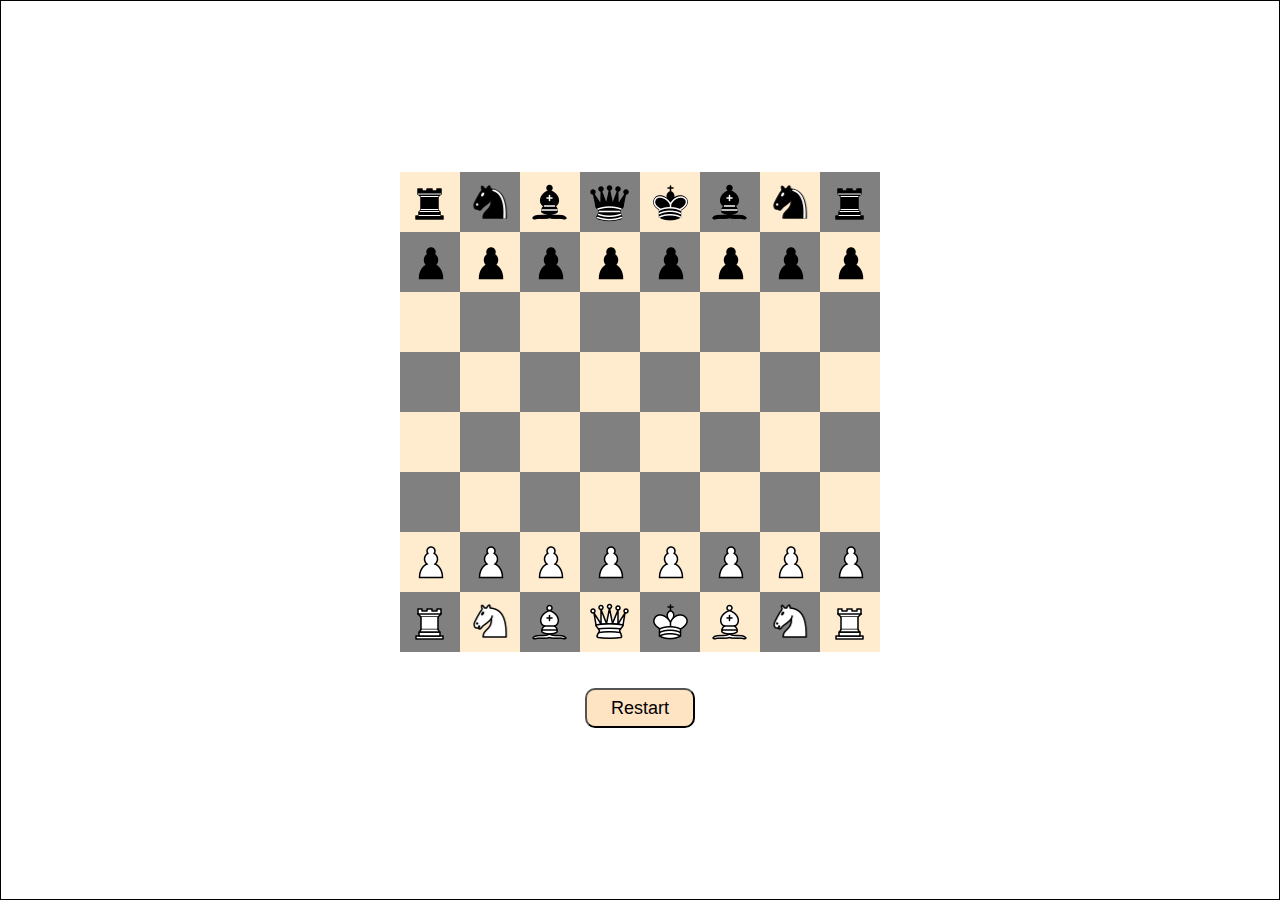
==== index.html @ 2ae6308b "first commit" ====
<!DOCTYPE html>
<html>

<head>
    <title>Chess Board</title>
    <link rel="stylesheet" href="css/style.css">
    <!-- TODO responsive chess boards UI -->
    <!--
<link rel="stylesheet" href="tablet.css" media="screen (min-wclassth: 600px;)">
-->
</head>

<body>
    <div class="chess-table">
        <form id="myForm">
            <input class="reset-button" type="button" onclick="myFunction()" value="Restart">
        </form>
        <br></br>
        <!-- board -->
        <ul class="row-chess" id="row-1">
            <li>
                <div class="box square-black" id="a1">
                    <div class="piece rook-white"></div>
                </div>
            </li>
            <li>
                <div class="box square-white" id="b1">
                    <div class="piece knight-white"></div>
                </div>
            </li>
            <li>
                <div class="box square-black" id="c1">
                    <div class="piece bishop-white"></div>
                </div>
            </li>
            <li>
                <div class="box square-white" id="d1">
                    <div class="piece queen-white"></div>
                </div>
            </li>
            <li>
                <div class="box square-black" id="e1">
                    <div class="piece king-white"></div>
                </div>
            </li>
            <li>
                <div class="box square-white" id="f1">
                    <div class="piece bishop-white"></div>
                </div>
            </li>
            <li>
                <div class="box square-black" id="g1">
                    <div class="piece knight-white"></div>
                </div>
            </li>
            <li>
                <div class="box square-white" id="h1">
                    <div class="piece rook-white"></div>
                </div>
            </li>
        </ul>
        <ul class="row-chess" id="row-2">
            <li>
                <div class="box square-white" id="a2">
                    <div class="piece pawn-white"></div>
                </div>
            </li>
            <li>
                <div class="box square-black" id="b2">
                    <div class="piece pawn-white"></div>
                </div>
            </li>
            <li>
                <div class="box square-white" id="c2">
                    <div class="piece pawn-white"></div>
                </div>
            </li>
            <li>
                <div class="box square-black" id="d2">
                    <div class="piece pawn-white"></div>
                </div>
            </li>
            <li>
                <div class="box square-white" id="e2">
                    <div class="piece pawn-white"></div>
                </div>
            </li>
            <li>
                <div class="box square-black" id="f2">
                    <div class="piece pawn-white"></div>
                </div>
            </li>
            <li>
                <div class="box square-white" id="g2">
                    <div class="piece pawn-white"></div>
                </div>
            </li>
            <li>
                <div class="box square-black" id="h2">
                    <div class="piece pawn-white"></div>
                </div>
            </li>
        </ul>
        <ul class="row-chess" id="row-3">
            <li>
                <div class="box square-black" id="a3"></div>
            </li>
            <li>
                <div class="box square-white" id="b3"></div>
            </li>
            <li>
                <div class="box square-black" id="c3"></div>
            </li>
            <li>
                <div class="box square-white" id="d3"></div>
            </li>
            <li>
                <div class="box square-black" id="e3"></div>
            </li>
            <li>
                <div class="box square-white" id="f3"></div>
            </li>
            <li>
                <div class="box square-black" id="g3"></div>
            </li>
            <li>
                <div class="box square-white" id="h3"></div>
            </li>
        </ul>
        <ul class="row-chess" id="row-4">
            <li>
                <div class="box square-white" id="a4"></div>
            </li>
            <li>
                <div class="box square-black" id="b4"></div>
            </li>
            <li>
                <div class="box square-white" id="c4"></div>
            </li>
            <li>
                <div class="box square-black" id="d4"></div>
            </li>
            <li>
                <div class="box square-white" id="e4"></div>
            </li>
            <li>
                <div class="box square-black" id="f4"></div>
            </li>
            <li>
                <div class="box square-white" id="g4"></div>
            </li>
            <li>
                <div class="box square-black" id="h4"></div>
            </li>
        </ul>
        <ul class="row-chess" id="row-5">
            <li>
                <div class="box square-black" id="a5"></div>
            </li>
            <li>
                <div class="box square-white" id="b5"></div>
            </li>
            <li>
                <div class="box square-black" id="c5"></div>
            </li>
            <li>
                <div class="box square-white" id="d5"></div>
            </li>
            <li>
                <div class="box square-black" id="e5"></div>
            </li>
            <li>
                <div class="box square-white" id="f5"></div>
            </li>
            <li>
                <div class="box square-black" id="g5"></div>
            </li>
            <li>
                <div class="box square-white" id="h5"></div>
            </li>
        </ul>
        <ul class="row-chess" id="row-6">
            <li>
                <div class="box square-white" id="a6"></div>
            </li>
            <li>
                <div class="box square-black" id="b6"></div>
            </li>
            <li>
                <div class="box square-white" id="c6"></div>
            </li>
            <li>
                <div class="box square-black" id="d6"></div>
            </li>
            <li>
                <div class="box square-white" id="e6"></div>
            </li>
            <li>
                <div class="box square-black" id="f6"></div>
            </li>
            <li>
                <div class="box square-white" id="g6"></div>
            </li>
            <li>
                <div class="box square-black" id="h6"></div>
            </li>
        </ul>
        <ul class="row-chess" id="row-7">
            <li>
                <div class="box square-black" id="a7">
                    <div class="piece pawn-black"></div>
                </div>
            </li>
            <li>
                <div class="box square-white" id="b7">
                    <div class="piece pawn-black"></div>
                </div>
            </li>
            <li>
                <div class="box square-black" id="c7">
                    <div class="piece pawn-black"></div>
                </div>
            </li>
            <li>
                <div class="box square-white" id="d7">
                    <div class="piece pawn-black"></div>
                </div>
            </li>
            <li>
                <div class="box square-black" id="e7">
                    <div class="piece pawn-black"></div>
                </div>
            </li>
            <li>
                <div class="box square-white" id="f7">
                    <div class="piece pawn-black"></div>
                </div>
            </li>
            <li>
                <div class="box square-black" id="g7">
                    <div class="piece pawn-black"></div>
                </div>
            </li>
            <li>
                <div class="box square-white" id="h7">
                    <div class="piece pawn-black"></div>
                </div>
            </li>
        </ul>
        <ul class="row-chess" id="row-8">
            <li>
                <div class="box square-white" id="a8">
                    <div class="piece rook-black"></div>
                </div>
            </li>
            <li>
                <div class="box square-black" id="b8">
                    <div class="piece knight-black"></div>
                </div>
            </li>
            <li>
                <div class="box square-white" id="c8">
                    <div class="piece bishop-black"></div>
                </div>
            </li>
            <li>
                <div class="box square-black" id="d8">
                    <div class="piece queen-black"></div>
                </div>
            </li>
            <li>
                <div class="box square-white" id="e8">
                    <div class="piece king-black"></div>
                </div>
            </li>
            <li>
                <div class="box square-black" id="f8">
                    <div class="piece bishop-black"></div>
                </div>
            </li>
            <li>
                <div class="box square-white" id="g8">
                    <div class="piece knight-black"></div>
                </div>
            </li>
            <li>
                <div class="box square-black" id="h8">
                    <div class="piece rook-black"></div>
                </div>
            </li>
        </ul>
        <!-- ... board -->
    </div>
    <script type="text/javascript" src="js/main.js"></script>
</body>

</html>
---- css/style.css ----
* {
    box-sizing: border-box;
    padding: 0;
    margin: 0;
}

html {
    font-size: 62.5%;
}

body {
    font-size: 1.6rem;
}

.chess-table {
    border: black 0.1rem solid;
    display: flex;
    flex-direction: column-reverse;
    align-items: center;
    justify-content: center;
    min-width: 50rem;
    height: 100vh;
}

.reset-button {
    font-family: 'Lucida Sans', 'Lucida Sans Regular', 'Lucida Grande', 'Lucida Sans Unicode', Geneva, Verdana, sans-serif;
    font-size: large;
    width: 11rem;
    height: 4rem;
    border-radius: 1rem;
    background-color: bisque;
}

.box {
    display: flex;
    align-items: center;
    justify-content: center;
    width: 6rem;
    height: 6rem;
    box-sizing: border-box;
    position: relative;
}

.square-white {
    background-color: blanchedalmond;
}

.square-black {
    background-color: grey;
}

.row-chess {
    list-style: none;
}

.row-chess li {
    float: left;
}

.activeSquare {
    display: flex;
    align-items: center;
    justify-content: center;
    border-radius: 0.5rem;
}

.activeSquareOne {
    border: 0.1rem red solid;
}

.activeSquareTwo {
    border: 0.1rem blue solid;
}

.iluminateSquare {
    display: flex;
    background-color: rgb(70, 128, 70) !important;
    border-radius: 3rem;
}

.iluminateSquare2 {
    display: flex;
    align-items: center;
    justify-content: center;
    background-color: rgb(255, 70, 70) !important;
    border-radius: 3rem;
}


/* pieces */

.piece {
    width: 5.2rem;
    height: 5.2rem;
    position: absolute;
}

.pawn-white {
    background: url(../images/pieces.png) 5rem 0.2rem;
}

.pawn-black {
    background: url(../images/pieces.png) 5rem 4.8rem;
}

.knight-white {
    background: url(../images/pieces.png) 8.7em 0.2rem;
}

.knight-black {
    background: url(../images/pieces.png) 8.7em 4.8rem;
}

.bishop-white {
    background: url(../images/pieces.png) 18.3rem 0.4rem;
}

.bishop-black {
    background: url(../images/pieces.png) 18.3rem 4.9rem;
}

.rook-white {
    background: url(../images/pieces.png) 9.3rem 0.4rem;
}

.rook-black {
    background: url(../images/pieces.png) 9.3rem 4.9rem;
}

.queen-white {
    background: url(../images/pieces.png) 22.8rem 0.3rem;
}

.queen-black {
    background: url(../images/pieces.png) 22.8rem 4.9rem;
}

.king-white {
    background: url(../images/pieces.png) 27.4rem 0.3rem;
}

.king-black {
    background: url(../images/pieces.png) 27.4rem 4.9rem;
}
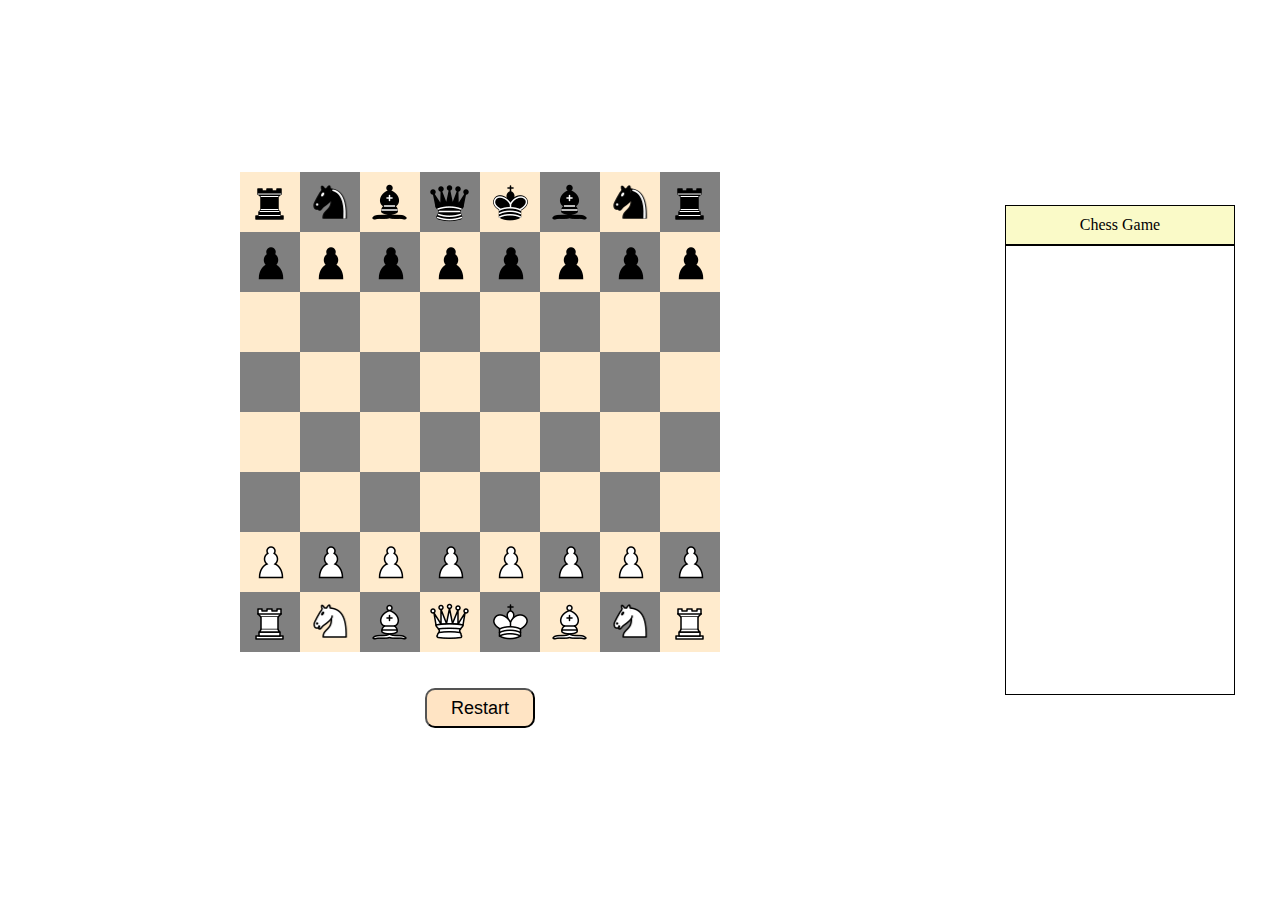
==== commit d771a717: "Chess game movements on screen with algebraic notation" ====
--- a/index.html
+++ b/index.html
@@ -6,292 +6,302 @@
     <link rel="stylesheet" href="css/style.css">
     <!-- TODO responsive chess boards UI -->
     <!--
-<link rel="stylesheet" href="tablet.css" media="screen (min-wclassth: 600px;)">
+<link rel="stylesheet" href="css/tablet.css" media="screen and (min-width: 600px)">
+<link rel="stylesheet" href="css/desktop.css" media="screen and (min-width: 1000px)">
 -->
 </head>
 
 <body>
-    <div class="chess-table">
-        <form id="myForm">
-            <input class="reset-button" type="button" onclick="myFunction()" value="Restart">
-        </form>
-        <br></br>
-        <!-- board -->
-        <ul class="row-chess" id="row-1">
-            <li>
-                <div class="box square-black" id="a1">
-                    <div class="piece rook-white"></div>
-                </div>
-            </li>
-            <li>
-                <div class="box square-white" id="b1">
-                    <div class="piece knight-white"></div>
-                </div>
-            </li>
-            <li>
-                <div class="box square-black" id="c1">
-                    <div class="piece bishop-white"></div>
-                </div>
-            </li>
-            <li>
-                <div class="box square-white" id="d1">
-                    <div class="piece queen-white"></div>
-                </div>
-            </li>
-            <li>
-                <div class="box square-black" id="e1">
-                    <div class="piece king-white"></div>
-                </div>
-            </li>
-            <li>
-                <div class="box square-white" id="f1">
-                    <div class="piece bishop-white"></div>
-                </div>
-            </li>
-            <li>
-                <div class="box square-black" id="g1">
-                    <div class="piece knight-white"></div>
-                </div>
-            </li>
-            <li>
-                <div class="box square-white" id="h1">
-                    <div class="piece rook-white"></div>
-                </div>
-            </li>
-        </ul>
-        <ul class="row-chess" id="row-2">
-            <li>
-                <div class="box square-white" id="a2">
-                    <div class="piece pawn-white"></div>
-                </div>
-            </li>
-            <li>
-                <div class="box square-black" id="b2">
-                    <div class="piece pawn-white"></div>
-                </div>
-            </li>
-            <li>
-                <div class="box square-white" id="c2">
-                    <div class="piece pawn-white"></div>
-                </div>
-            </li>
-            <li>
-                <div class="box square-black" id="d2">
-                    <div class="piece pawn-white"></div>
-                </div>
-            </li>
-            <li>
-                <div class="box square-white" id="e2">
-                    <div class="piece pawn-white"></div>
-                </div>
-            </li>
-            <li>
-                <div class="box square-black" id="f2">
-                    <div class="piece pawn-white"></div>
-                </div>
-            </li>
-            <li>
-                <div class="box square-white" id="g2">
-                    <div class="piece pawn-white"></div>
-                </div>
-            </li>
-            <li>
-                <div class="box square-black" id="h2">
-                    <div class="piece pawn-white"></div>
-                </div>
-            </li>
-        </ul>
-        <ul class="row-chess" id="row-3">
-            <li>
-                <div class="box square-black" id="a3"></div>
-            </li>
-            <li>
-                <div class="box square-white" id="b3"></div>
-            </li>
-            <li>
-                <div class="box square-black" id="c3"></div>
-            </li>
-            <li>
-                <div class="box square-white" id="d3"></div>
-            </li>
-            <li>
-                <div class="box square-black" id="e3"></div>
-            </li>
-            <li>
-                <div class="box square-white" id="f3"></div>
-            </li>
-            <li>
-                <div class="box square-black" id="g3"></div>
-            </li>
-            <li>
-                <div class="box square-white" id="h3"></div>
-            </li>
-        </ul>
-        <ul class="row-chess" id="row-4">
-            <li>
-                <div class="box square-white" id="a4"></div>
-            </li>
-            <li>
-                <div class="box square-black" id="b4"></div>
-            </li>
-            <li>
-                <div class="box square-white" id="c4"></div>
-            </li>
-            <li>
-                <div class="box square-black" id="d4"></div>
-            </li>
-            <li>
-                <div class="box square-white" id="e4"></div>
-            </li>
-            <li>
-                <div class="box square-black" id="f4"></div>
-            </li>
-            <li>
-                <div class="box square-white" id="g4"></div>
-            </li>
-            <li>
-                <div class="box square-black" id="h4"></div>
-            </li>
-        </ul>
-        <ul class="row-chess" id="row-5">
-            <li>
-                <div class="box square-black" id="a5"></div>
-            </li>
-            <li>
-                <div class="box square-white" id="b5"></div>
-            </li>
-            <li>
-                <div class="box square-black" id="c5"></div>
-            </li>
-            <li>
-                <div class="box square-white" id="d5"></div>
-            </li>
-            <li>
-                <div class="box square-black" id="e5"></div>
-            </li>
-            <li>
-                <div class="box square-white" id="f5"></div>
-            </li>
-            <li>
-                <div class="box square-black" id="g5"></div>
-            </li>
-            <li>
-                <div class="box square-white" id="h5"></div>
-            </li>
-        </ul>
-        <ul class="row-chess" id="row-6">
-            <li>
-                <div class="box square-white" id="a6"></div>
-            </li>
-            <li>
-                <div class="box square-black" id="b6"></div>
-            </li>
-            <li>
-                <div class="box square-white" id="c6"></div>
-            </li>
-            <li>
-                <div class="box square-black" id="d6"></div>
-            </li>
-            <li>
-                <div class="box square-white" id="e6"></div>
-            </li>
-            <li>
-                <div class="box square-black" id="f6"></div>
-            </li>
-            <li>
-                <div class="box square-white" id="g6"></div>
-            </li>
-            <li>
-                <div class="box square-black" id="h6"></div>
-            </li>
-        </ul>
-        <ul class="row-chess" id="row-7">
-            <li>
-                <div class="box square-black" id="a7">
-                    <div class="piece pawn-black"></div>
-                </div>
-            </li>
-            <li>
-                <div class="box square-white" id="b7">
-                    <div class="piece pawn-black"></div>
-                </div>
-            </li>
-            <li>
-                <div class="box square-black" id="c7">
-                    <div class="piece pawn-black"></div>
-                </div>
-            </li>
-            <li>
-                <div class="box square-white" id="d7">
-                    <div class="piece pawn-black"></div>
-                </div>
-            </li>
-            <li>
-                <div class="box square-black" id="e7">
-                    <div class="piece pawn-black"></div>
-                </div>
-            </li>
-            <li>
-                <div class="box square-white" id="f7">
-                    <div class="piece pawn-black"></div>
-                </div>
-            </li>
-            <li>
-                <div class="box square-black" id="g7">
-                    <div class="piece pawn-black"></div>
-                </div>
-            </li>
-            <li>
-                <div class="box square-white" id="h7">
-                    <div class="piece pawn-black"></div>
-                </div>
-            </li>
-        </ul>
-        <ul class="row-chess" id="row-8">
-            <li>
-                <div class="box square-white" id="a8">
-                    <div class="piece rook-black"></div>
-                </div>
-            </li>
-            <li>
-                <div class="box square-black" id="b8">
-                    <div class="piece knight-black"></div>
-                </div>
-            </li>
-            <li>
-                <div class="box square-white" id="c8">
-                    <div class="piece bishop-black"></div>
-                </div>
-            </li>
-            <li>
-                <div class="box square-black" id="d8">
-                    <div class="piece queen-black"></div>
-                </div>
-            </li>
-            <li>
-                <div class="box square-white" id="e8">
-                    <div class="piece king-black"></div>
-                </div>
-            </li>
-            <li>
-                <div class="box square-black" id="f8">
-                    <div class="piece bishop-black"></div>
-                </div>
-            </li>
-            <li>
-                <div class="box square-white" id="g8">
-                    <div class="piece knight-black"></div>
-                </div>
-            </li>
-            <li>
-                <div class="box square-black" id="h8">
-                    <div class="piece rook-black"></div>
-                </div>
-            </li>
-        </ul>
-        <!-- ... board -->
-    </div>
-    <script type="text/javascript" src="js/main.js"></script>
+    <main>
+        <div class="chess-table">
+            <form id="myForm">
+                <input class="reset-button" type="button" onclick="myFunction()" value="Restart">
+            </form>
+            <br></br>
+            <!-- board -->
+            <ul class="row-chess" id="row-1">
+                <li>
+                    <div class="box square-black" id="a1">
+                        <div class="piece rook-white"></div>
+                    </div>
+                </li>
+                <li>
+                    <div class="box square-white" id="b1">
+                        <div class="piece knight-white"></div>
+                    </div>
+                </li>
+                <li>
+                    <div class="box square-black" id="c1">
+                        <div class="piece bishop-white"></div>
+                    </div>
+                </li>
+                <li>
+                    <div class="box square-white" id="d1">
+                        <div class="piece queen-white"></div>
+                    </div>
+                </li>
+                <li>
+                    <div class="box square-black" id="e1">
+                        <div class="piece king-white"></div>
+                    </div>
+                </li>
+                <li>
+                    <div class="box square-white" id="f1">
+                        <div class="piece bishop-white"></div>
+                    </div>
+                </li>
+                <li>
+                    <div class="box square-black" id="g1">
+                        <div class="piece knight-white"></div>
+                    </div>
+                </li>
+                <li>
+                    <div class="box square-white" id="h1">
+                        <div class="piece rook-white"></div>
+                    </div>
+                </li>
+            </ul>
+            <ul class="row-chess" id="row-2">
+                <li>
+                    <div class="box square-white" id="a2">
+                        <div class="piece pawn-white"></div>
+                    </div>
+                </li>
+                <li>
+                    <div class="box square-black" id="b2">
+                        <div class="piece pawn-white"></div>
+                    </div>
+                </li>
+                <li>
+                    <div class="box square-white" id="c2">
+                        <div class="piece pawn-white"></div>
+                    </div>
+                </li>
+                <li>
+                    <div class="box square-black" id="d2">
+                        <div class="piece pawn-white"></div>
+                    </div>
+                </li>
+                <li>
+                    <div class="box square-white" id="e2">
+                        <div class="piece pawn-white"></div>
+                    </div>
+                </li>
+                <li>
+                    <div class="box square-black" id="f2">
+                        <div class="piece pawn-white"></div>
+                    </div>
+                </li>
+                <li>
+                    <div class="box square-white" id="g2">
+                        <div class="piece pawn-white"></div>
+                    </div>
+                </li>
+                <li>
+                    <div class="box square-black" id="h2">
+                        <div class="piece pawn-white"></div>
+                    </div>
+                </li>
+            </ul>
+            <ul class="row-chess" id="row-3">
+                <li>
+                    <div class="box square-black" id="a3"></div>
+                </li>
+                <li>
+                    <div class="box square-white" id="b3"></div>
+                </li>
+                <li>
+                    <div class="box square-black" id="c3"></div>
+                </li>
+                <li>
+                    <div class="box square-white" id="d3"></div>
+                </li>
+                <li>
+                    <div class="box square-black" id="e3"></div>
+                </li>
+                <li>
+                    <div class="box square-white" id="f3"></div>
+                </li>
+                <li>
+                    <div class="box square-black" id="g3"></div>
+                </li>
+                <li>
+                    <div class="box square-white" id="h3"></div>
+                </li>
+            </ul>
+            <ul class="row-chess" id="row-4">
+                <li>
+                    <div class="box square-white" id="a4"></div>
+                </li>
+                <li>
+                    <div class="box square-black" id="b4"></div>
+                </li>
+                <li>
+                    <div class="box square-white" id="c4"></div>
+                </li>
+                <li>
+                    <div class="box square-black" id="d4"></div>
+                </li>
+                <li>
+                    <div class="box square-white" id="e4"></div>
+                </li>
+                <li>
+                    <div class="box square-black" id="f4"></div>
+                </li>
+                <li>
+                    <div class="box square-white" id="g4"></div>
+                </li>
+                <li>
+                    <div class="box square-black" id="h4"></div>
+                </li>
+            </ul>
+            <ul class="row-chess" id="row-5">
+                <li>
+                    <div class="box square-black" id="a5"></div>
+                </li>
+                <li>
+                    <div class="box square-white" id="b5"></div>
+                </li>
+                <li>
+                    <div class="box square-black" id="c5"></div>
+                </li>
+                <li>
+                    <div class="box square-white" id="d5"></div>
+                </li>
+                <li>
+                    <div class="box square-black" id="e5"></div>
+                </li>
+                <li>
+                    <div class="box square-white" id="f5"></div>
+                </li>
+                <li>
+                    <div class="box square-black" id="g5"></div>
+                </li>
+                <li>
+                    <div class="box square-white" id="h5"></div>
+                </li>
+            </ul>
+            <ul class="row-chess" id="row-6">
+                <li>
+                    <div class="box square-white" id="a6"></div>
+                </li>
+                <li>
+                    <div class="box square-black" id="b6"></div>
+                </li>
+                <li>
+                    <div class="box square-white" id="c6"></div>
+                </li>
+                <li>
+                    <div class="box square-black" id="d6"></div>
+                </li>
+                <li>
+                    <div class="box square-white" id="e6"></div>
+                </li>
+                <li>
+                    <div class="box square-black" id="f6"></div>
+                </li>
+                <li>
+                    <div class="box square-white" id="g6"></div>
+                </li>
+                <li>
+                    <div class="box square-black" id="h6"></div>
+                </li>
+            </ul>
+            <ul class="row-chess" id="row-7">
+                <li>
+                    <div class="box square-black" id="a7">
+                        <div class="piece pawn-black"></div>
+                    </div>
+                </li>
+                <li>
+                    <div class="box square-white" id="b7">
+                        <div class="piece pawn-black"></div>
+                    </div>
+                </li>
+                <li>
+                    <div class="box square-black" id="c7">
+                        <div class="piece pawn-black"></div>
+                    </div>
+                </li>
+                <li>
+                    <div class="box square-white" id="d7">
+                        <div class="piece pawn-black"></div>
+                    </div>
+                </li>
+                <li>
+                    <div class="box square-black" id="e7">
+                        <div class="piece pawn-black"></div>
+                    </div>
+                </li>
+                <li>
+                    <div class="box square-white" id="f7">
+                        <div class="piece pawn-black"></div>
+                    </div>
+                </li>
+                <li>
+                    <div class="box square-black" id="g7">
+                        <div class="piece pawn-black"></div>
+                    </div>
+                </li>
+                <li>
+                    <div class="box square-white" id="h7">
+                        <div class="piece pawn-black"></div>
+                    </div>
+                </li>
+            </ul>
+            <ul class="row-chess" id="row-8">
+                <li>
+                    <div class="box square-white" id="a8">
+                        <div class="piece rook-black"></div>
+                    </div>
+                </li>
+                <li>
+                    <div class="box square-black" id="b8">
+                        <div class="piece knight-black"></div>
+                    </div>
+                </li>
+                <li>
+                    <div class="box square-white" id="c8">
+                        <div class="piece bishop-black"></div>
+                    </div>
+                </li>
+                <li>
+                    <div class="box square-black" id="d8">
+                        <div class="piece queen-black"></div>
+                    </div>
+                </li>
+                <li>
+                    <div class="box square-white" id="e8">
+                        <div class="piece king-black"></div>
+                    </div>
+                </li>
+                <li>
+                    <div class="box square-black" id="f8">
+                        <div class="piece bishop-black"></div>
+                    </div>
+                </li>
+                <li>
+                    <div class="box square-white" id="g8">
+                        <div class="piece knight-black"></div>
+                    </div>
+                </li>
+                <li>
+                    <div class="box square-black" id="h8">
+                        <div class="piece rook-black"></div>
+                    </div>
+                </li>
+            </ul>
+            <!-- ... board -->
+        </div>
+        <script type="text/javascript" src="js/main.js"></script>
+    </main>
+    <section>
+        <div class="chess-game">
+            <div class="game-moves" id="gameNotation">
+            </div>
+            <div class="game-title"> Chess Game </div>
+        </div>
+    </section>
 </body>
 
 </html>--- a/css/style.css
+++ b/css/style.css
@@ -10,16 +10,64 @@
 
 body {
     font-size: 1.6rem;
+    display: flex;
 }
 
 .chess-table {
-    border: black 0.1rem solid;
     display: flex;
     flex-direction: column-reverse;
     align-items: center;
     justify-content: center;
     min-width: 50rem;
+    width: 75vw;
     height: 100vh;
+}
+
+.chess-game {
+    display: flex;
+    flex-direction: column-reverse;
+    align-items: center;
+    justify-content: center;
+    width: 25vw;
+    height: 100vh;
+}
+
+.game-moves,
+.game-title {
+    border: black 0.15rem solid;
+}
+
+.moves {
+    display: flex;
+    flex-wrap: wrap;
+}
+
+.game-moves {
+    display: flex;
+    flex-direction: column;
+    align-items: center;
+    width: 18vw;
+    height: 50vh;
+    align-content: space-around;
+    justify-content: flex-start;
+}
+
+.game-title {
+    background-color: rgb(250, 250, 200);
+    width: 18vw;
+    height: 4rem;
+    display: flex;
+    align-items: center;
+    justify-content: center;
+}
+
+.order-move {
+    width: 3rem;
+}
+
+.move-1,
+.move-2 {
+    width: 4rem;
 }
 
 .reset-button {
@@ -64,26 +112,60 @@
     border-radius: 0.5rem;
 }
 
-.activeSquareOne {
-    border: 0.1rem red solid;
+.activeSquare1 {
+    background-color: rgb(170, 255, 100);
+    height: 100%;
+    width: 100%;
+    z-index: 1;
+}
+
+.activeSquare2 {
+    background-color: rgb(50, 128, 50);
+    height: 100%;
+    width: 100%;
+    z-index: 1;
 }
 
 .activeSquareTwo {
     border: 0.1rem blue solid;
 }
 
-.iluminateSquare {
-    display: flex;
-    background-color: rgb(70, 128, 70) !important;
-    border-radius: 3rem;
-}
-
-.iluminateSquare2 {
-    display: flex;
-    align-items: center;
-    justify-content: center;
-    background-color: rgb(255, 70, 70) !important;
-    border-radius: 3rem;
+.illuminateSquare {
+    background-color: rgb(80, 170, 80);
+    border-radius: 4rem;
+    height: 40%;
+    width: 40%;
+}
+
+.illuminateSquare2 {
+    display: flex;
+    background-color: rgb(120, 120, 240);
+    height: 100%;
+    width: 100%;
+    justify-content: center;
+    align-items: center;
+    position: absolute;
+    z-index: 0;
+}
+
+.illuminateSquare3 {
+    background-color: inherit;
+    border-radius: 4rem;
+    height: 100%;
+    width: 100%;
+    z-index: 1;
+}
+
+.illuminateSquare4 {
+    display: flex;
+    background-color: rgb(255, 70, 70);
+    border-radius: 4rem;
+    height: 100%;
+    width: 100%;
+    justify-content: center;
+    align-items: center;
+    position: absolute;
+    z-index: 0;
 }
 
 
@@ -93,6 +175,7 @@
     width: 5.2rem;
     height: 5.2rem;
     position: absolute;
+    z-index: 2;
 }
 
 .pawn-white {
